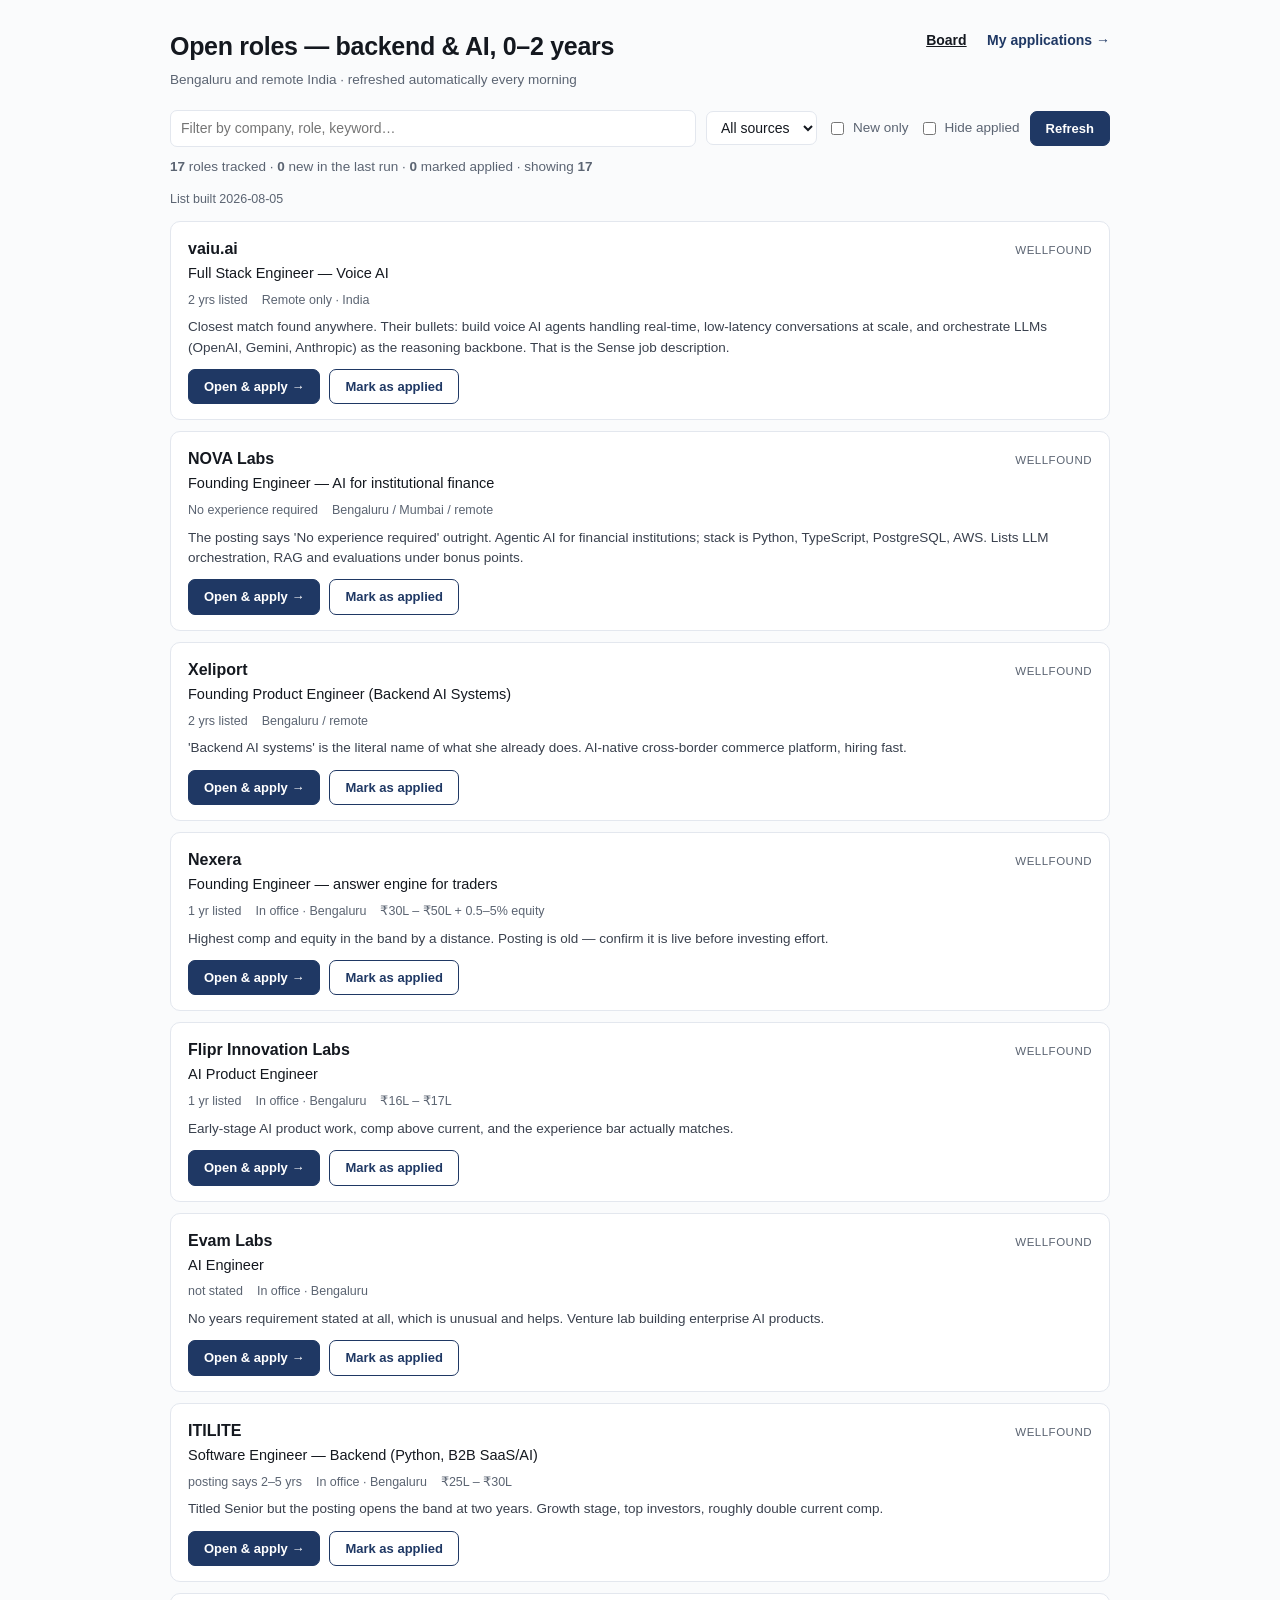
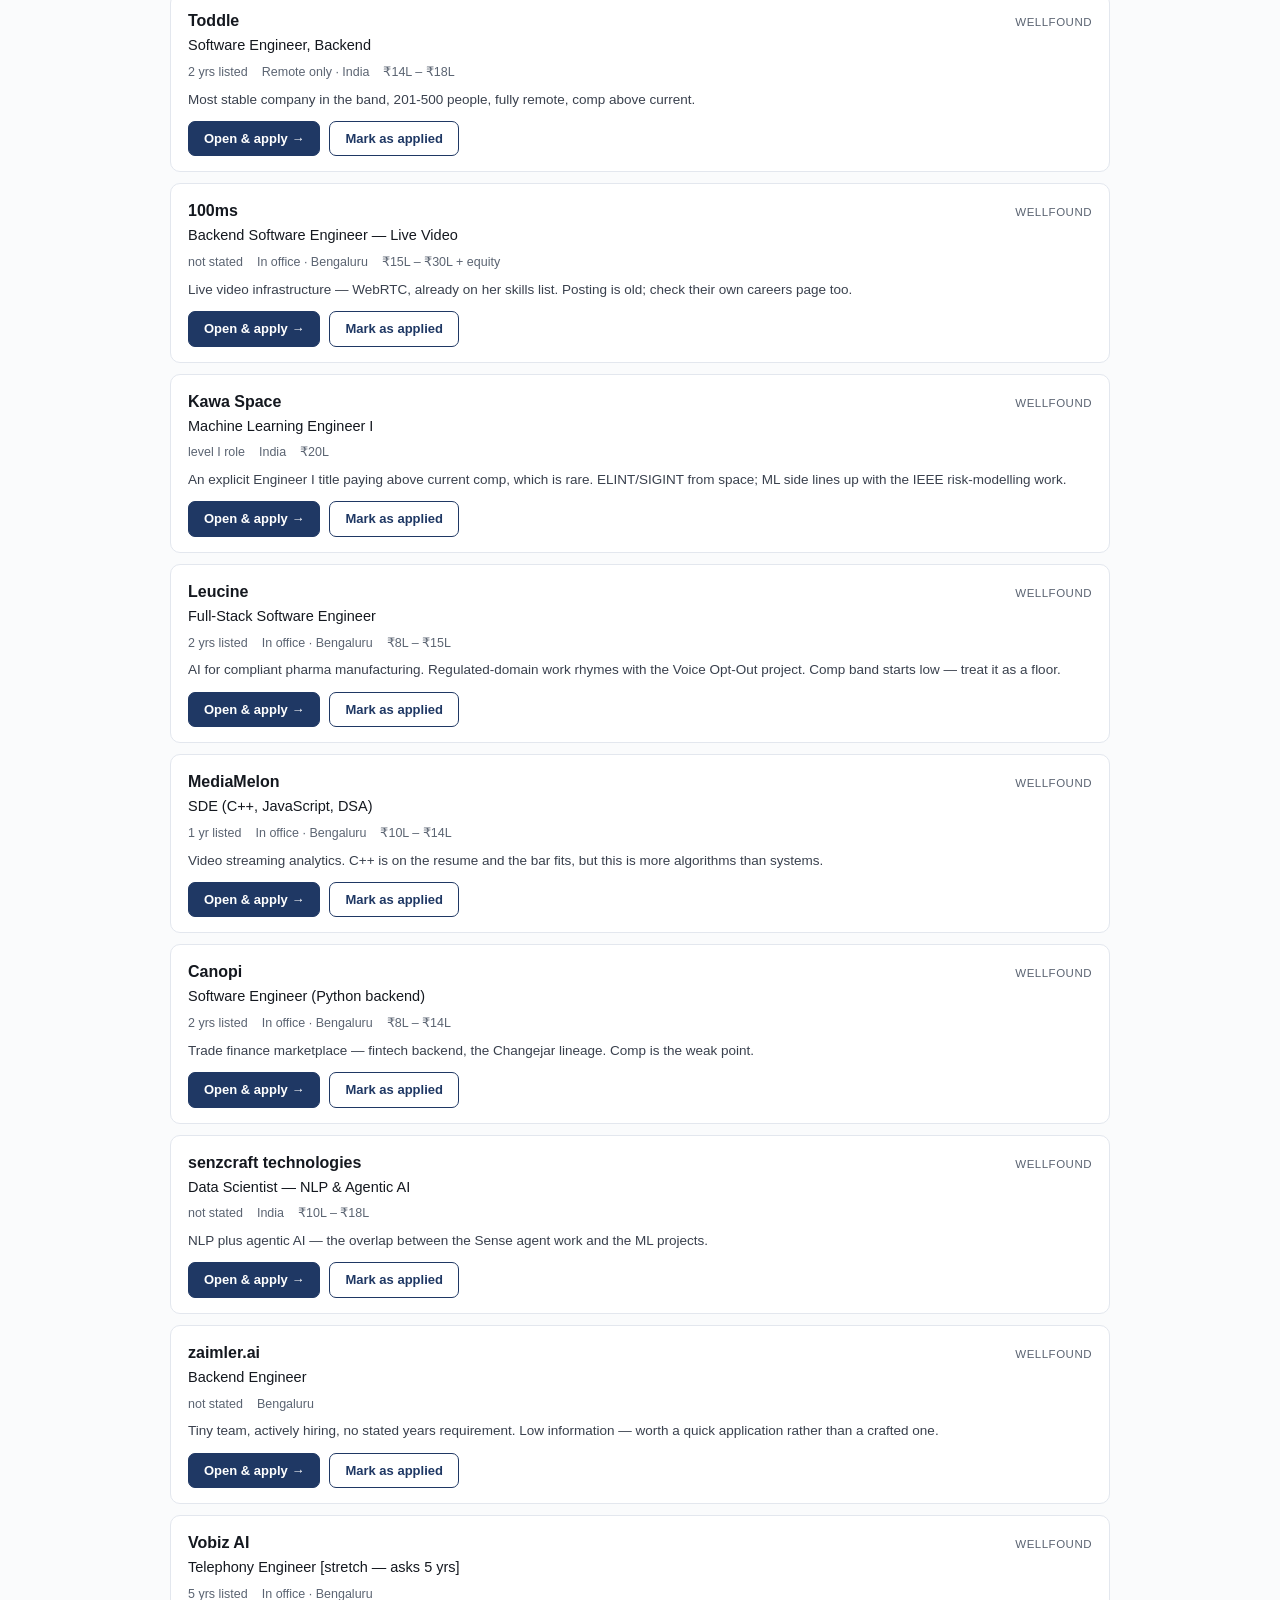
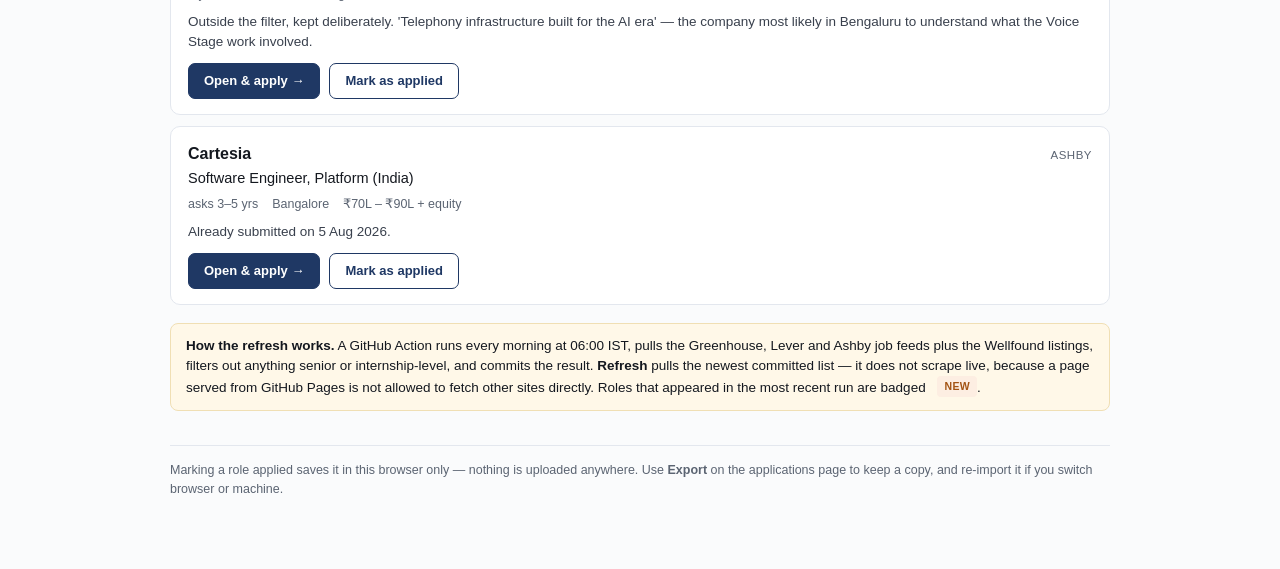
==== index.html @ f6213d3a "Job tracker" ====
<!DOCTYPE html>
<html lang="en">
<head>
<meta charset="utf-8">
<meta name="viewport" content="width=device-width, initial-scale=1">
<title>Job board — 0–2 yr backend &amp; AI, India</title>
<link rel="stylesheet" href="assets/style.css">
</head>
<body>
<div class="wrap">

  <header class="top">
    <div>
      <h1>Open roles — backend &amp; AI, 0–2 years</h1>
      <p class="sub">Bengaluru and remote India · refreshed automatically every morning</p>
    </div>
    <nav>
      <a class="here" href="index.html">Board</a>
      <a href="applied.html">My applications →</a>
    </nav>
  </header>

  <div class="bar">
    <input type="search" id="q" placeholder="Filter by company, role, keyword…" aria-label="Search roles">
    <select id="f-source" aria-label="Filter by source"><option value="">All sources</option></select>
    <label class="chk"><input type="checkbox" id="f-new"> New only</label>
    <label class="chk"><input type="checkbox" id="f-hide"> Hide applied</label>
    <button id="refresh">Refresh</button>
  </div>

  <p class="stats" id="stats">Loading…</p>
  <p class="stamp" id="stamp"></p>

  <div id="list" class="list"></div>
  <p class="empty" id="empty" hidden>Nothing matches those filters.</p>

  <div class="note">
    <b>How the refresh works.</b> A GitHub Action runs every morning at 06:00 IST, pulls the
    Greenhouse, Lever and Ashby job feeds plus the Wellfound listings, filters out anything senior
    or internship-level, and commits the result. <b>Refresh</b> pulls the newest committed list —
    it does not scrape live, because a page served from GitHub Pages is not allowed to fetch other
    sites directly. Roles that appeared in the most recent run are badged <span class="tag new">new</span>.
  </div>

  <footer>
    Marking a role applied saves it in this browser only — nothing is uploaded anywhere.
    Use <b>Export</b> on the applications page to keep a copy, and re-import it if you switch
    browser or machine.
  </footer>

</div>
<script src="assets/app.js"></script>
<script>initBoard();</script>
</body>
</html>
---- assets/style.css ----
:root {
  --ink: #14181f; --mute: #5b6472; --line: #e3e7ee; --accent: #1f3864;
  --bg: #fafbfc; --ok: #1d6b38; --new: #a35414;
}
* { box-sizing: border-box; }
body {
  font-family: -apple-system, BlinkMacSystemFont, "Segoe UI", Helvetica, Arial, sans-serif;
  color: var(--ink); background: var(--bg); margin: 0;
  padding: 28px 20px 70px; line-height: 1.5;
}
.wrap { max-width: 940px; margin: 0 auto; }

header.top { display: flex; justify-content: space-between; align-items: flex-start;
  gap: 16px; flex-wrap: wrap; margin-bottom: 4px; }
h1 { font-size: 25px; margin: 0 0 4px; letter-spacing: -0.3px; }
.sub { color: var(--mute); font-size: 13.5px; margin: 0; }
nav a { color: var(--accent); font-size: 14px; text-decoration: none; font-weight: 600;
  margin-left: 16px; }
nav a:hover { text-decoration: underline; }
nav a.here { color: var(--ink); text-decoration: underline; }

.bar { display: flex; gap: 10px; align-items: center; flex-wrap: wrap;
  margin: 20px 0 10px; }
input[type=search], input[type=text], select {
  font: inherit; font-size: 14px; padding: 7px 10px; border: 1px solid var(--line);
  border-radius: 7px; background: #fff; color: var(--ink);
}
input[type=search] { min-width: 230px; flex: 1 1 230px; }
label.chk { font-size: 13.5px; color: var(--mute); display: inline-flex; align-items: center;
  gap: 6px; cursor: pointer; white-space: nowrap; }

button, .btn {
  font: inherit; font-size: 13px; font-weight: 600; padding: 7px 15px; border-radius: 7px;
  border: 1.5px solid var(--accent); background: var(--accent); color: #fff;
  cursor: pointer; text-decoration: none; display: inline-block;
}
button:hover, .btn:hover { background: #2c4f8f; border-color: #2c4f8f; }
button:disabled { opacity: 0.55; cursor: default; }
.btn.ghost, button.ghost { background: #fff; color: var(--accent); }
.btn.ghost:hover, button.ghost:hover { background: #eef3fb; }
.btn.link { background: none; border: none; color: var(--accent); padding: 7px 4px;
  text-decoration: underline; }
.linkbtn { background: none; border: none; color: #a1252a; padding: 0; font-size: 13px;
  text-decoration: underline; cursor: pointer; font-weight: 500; }

.stats { font-size: 13.5px; color: var(--mute); margin: 6px 0 2px; }
.stamp { font-size: 12.5px; color: var(--mute); }

.card { background: #fff; border: 1px solid var(--line); border-radius: 10px;
  padding: 15px 17px; margin-bottom: 11px; }
.card.done { opacity: 0.62; }
.card.err { border-color: #e8b4b4; background: #fff6f6; }
.chead { display: flex; justify-content: space-between; align-items: baseline; gap: 12px; }
.co { font-weight: 700; font-size: 16px; }
.src { font-size: 11.5px; color: var(--mute); text-transform: uppercase; letter-spacing: 0.5px; }
.role { font-size: 14.5px; margin-top: 2px; }
.meta { color: var(--mute); font-size: 12.5px; margin: 6px 0 8px; }
.meta span { margin-right: 14px; white-space: nowrap; }
.why { font-size: 13.5px; color: #39404d; margin: 0 0 11px; }
.actions { display: flex; gap: 9px; align-items: center; flex-wrap: wrap; }

.tag { display: inline-block; font-size: 10.5px; font-weight: 700; letter-spacing: 0.4px;
  text-transform: uppercase; padding: 2.5px 7px; border-radius: 4px; margin-left: 8px;
  vertical-align: 2px; }
.tag.new { background: #fdeee2; color: var(--new); }
.tag.ok { background: #e8f6ec; color: var(--ok); }

table { width: 100%; border-collapse: collapse; background: #fff; font-size: 13.5px;
  border: 1px solid var(--line); border-radius: 10px; overflow: hidden; }
th { background: var(--accent); color: #fff; text-align: left; font-size: 12px;
  text-transform: uppercase; letter-spacing: 0.5px; padding: 10px 11px; }
td { padding: 10px 11px; border-top: 1px solid var(--line); vertical-align: top; }
td input[type=text], td input { width: 100%; font-size: 13px; }
td select { font-size: 13px; padding: 5px 7px; }
.nowrap { white-space: nowrap; }
.mute { color: var(--mute); font-size: 12.5px; }

.note { background: #fff8e8; border: 1px solid #f0dfb4; border-radius: 8px;
  padding: 12px 15px; font-size: 13.5px; margin: 18px 0; }
.empty { text-align: center; color: var(--mute); padding: 34px 10px; font-size: 14px; }
code { background: #eef1f5; padding: 1px 5px; border-radius: 4px; font-size: 12.5px; }
footer { margin-top: 34px; padding-top: 15px; border-top: 1px solid var(--line);
  color: var(--mute); font-size: 12.5px; }
[aria-busy=true] { opacity: 0.5; }
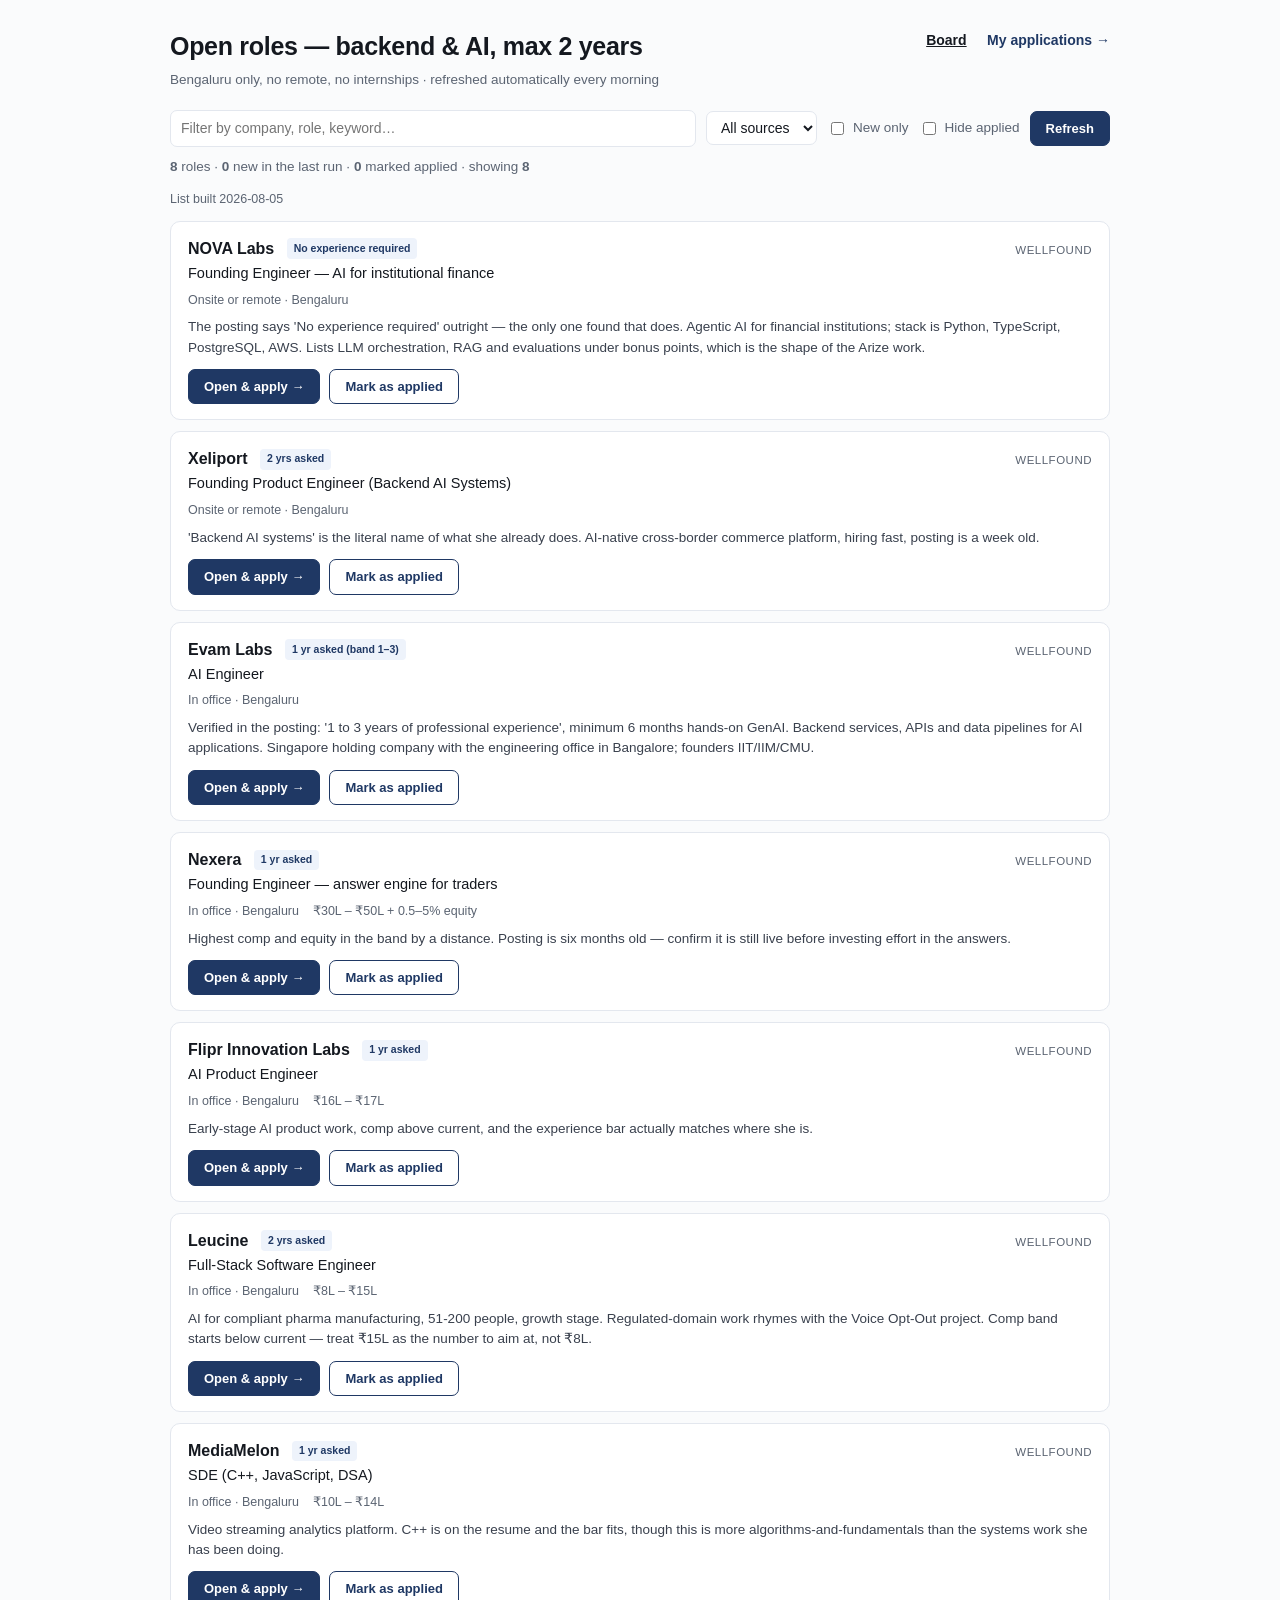
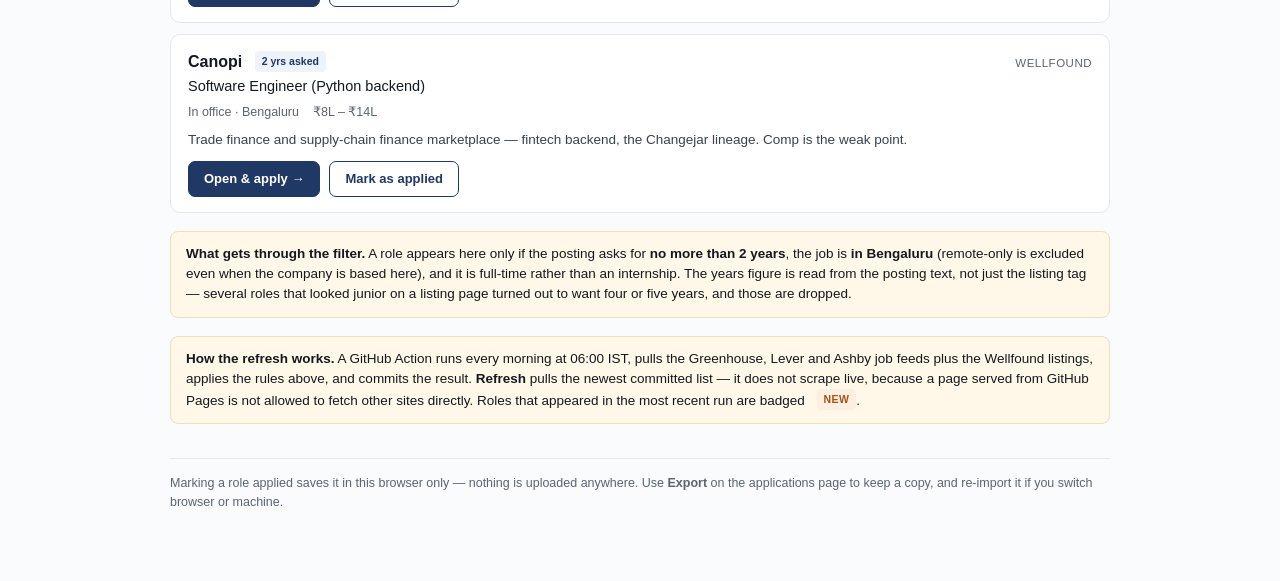
==== commit 782d2ed2: "Cap experience at 2 years, Bengaluru only, add self-audit - Drop postings that state no experience l" ====
--- a/index.html
+++ b/index.html
@@ -11,8 +11,8 @@
 
   <header class="top">
     <div>
-      <h1>Open roles — backend &amp; AI, 0–2 years</h1>
-      <p class="sub">Bengaluru and remote India · refreshed automatically every morning</p>
+      <h1>Open roles — backend &amp; AI, max 2 years</h1>
+      <p class="sub">Bengaluru only, no remote, no internships · refreshed automatically every morning</p>
     </div>
     <nav>
       <a class="here" href="index.html">Board</a>
@@ -35,11 +35,19 @@
   <p class="empty" id="empty" hidden>Nothing matches those filters.</p>
 
   <div class="note">
+    <b>What gets through the filter.</b> A role appears here only if the posting asks for
+    <b>no more than 2 years</b>, the job is <b>in Bengaluru</b> (remote-only is excluded even when the
+    company is based here), and it is full-time rather than an internship. The years figure is read
+    from the posting text, not just the listing tag — several roles that looked junior on a listing
+    page turned out to want four or five years, and those are dropped.
+  </div>
+
+  <div class="note">
     <b>How the refresh works.</b> A GitHub Action runs every morning at 06:00 IST, pulls the
-    Greenhouse, Lever and Ashby job feeds plus the Wellfound listings, filters out anything senior
-    or internship-level, and commits the result. <b>Refresh</b> pulls the newest committed list —
-    it does not scrape live, because a page served from GitHub Pages is not allowed to fetch other
-    sites directly. Roles that appeared in the most recent run are badged <span class="tag new">new</span>.
+    Greenhouse, Lever and Ashby job feeds plus the Wellfound listings, applies the rules above, and
+    commits the result. <b>Refresh</b> pulls the newest committed list — it does not scrape live,
+    because a page served from GitHub Pages is not allowed to fetch other sites directly. Roles that
+    appeared in the most recent run are badged <span class="tag new">new</span>.
   </div>
 
   <footer>
--- a/assets/style.css
+++ b/assets/style.css
@@ -64,6 +64,8 @@
   vertical-align: 2px; }
 .tag.new { background: #fdeee2; color: var(--new); }
 .tag.ok { background: #e8f6ec; color: var(--ok); }
+.tag.yrs { background: #eef3fb; color: var(--accent); text-transform: none;
+  letter-spacing: 0; font-weight: 600; }
 
 table { width: 100%; border-collapse: collapse; background: #fff; font-size: 13.5px;
   border: 1px solid var(--line); border-radius: 10px; overflow: hidden; }
